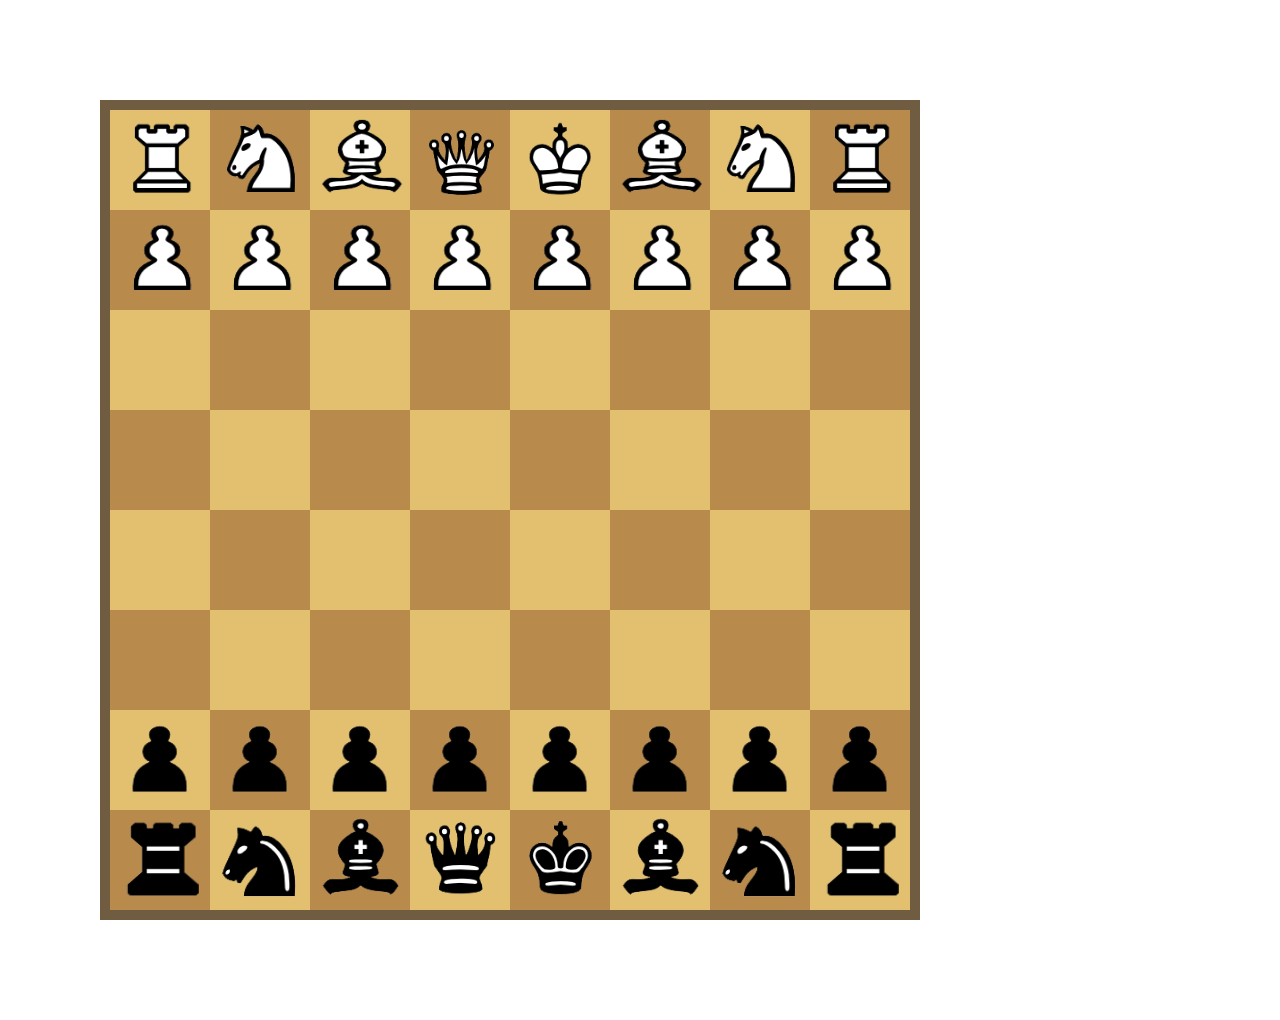
==== chess/chess.html @ 5199dcfc "ok" ====
<!DOCTYPE html>
<html lang="en">
    <head>
        <meta charset="utf-8"/>
        <meta name="viewport" content="width=device-width, initial-scale=1">
        <link href="https://fonts.googleapis.com/css2?family=Montserrat:wght@500&display=swap" rel="stylesheet">
        <link href="chess.css" rel="stylesheet">
        <!--Using async -->
        <!--Credit- https://stackoverflow.com/questions/436411/where-should-i-put-script-tags-in-html-markup-->
        <script src="https://ajax.googleapis.com/ajax/libs/jquery/3.5.1/jquery.min.js"></script>
        <script src="chess.js" async></script>
        <title>Chess</title>
    </head>
    <body>
        <div id="board">
            <div id="101">
                <p class="white"><img class="iconw" id="rw1" name="rook" src="icons/rookw.png"></p>
                <p class="black"><img class="iconw" id="nw1" name="knight" src="icons/knightw.png"></p>
                <p class="white"><img class="iconw" id="bw1" name="bishop" src="icons/bishw.png"></p>
                <p class="black"><img class="iconw" id="qw"  name="queen" src="icons/queenw.png"></p>
                <p class="white"><img class="iconw" id="kw"  name="king" src="icons/kingw.png"></p>
                <p class="black"><img class="iconw" id="bw2" name="bishop" src="icons/bishw.png"></p>
                <p class="white"><img class="iconw" id="nw2" name="knight" src="icons/knightw.png"></p>
                <p class="black"><img class="iconw" id="rw2" name="rook" src="icons/rookw.png"> </p>
            </div>
            <div id="102">
                <p class="black"><img class="iconw" id="pwa" name="pawn" src="icons/pawnw.png"></p>
                <p class="white"><img class="iconw" id="pwb" name="pawn" src="icons/pawnw.png"></p>
                <p class="black"><img class="iconw" id="pwc" name="pawn" src="icons/pawnw.png"></p>
                <p class="white"><img class="iconw" id="pwd" name="pawn" src="icons/pawnw.png"></p>
                <p class="black"><img class="iconw" id="pwe" name="pawn" src="icons/pawnw.png"></p>
                <p class="white"><img class="iconw" id="pwf" name="pawn" src="icons/pawnw.png"></p>
                <p class="black"><img class="iconw" id="pwg" name="pawn" src="icons/pawnw.png"></p>
                <p class="white"><img class="iconw" id="pwh" name="pawn" src="icons/pawnw.png"></p>
            </div>
            <div id="103">
                <p class="white"></p>
                <p class="black"></p>
                <p class="white"></p>
                <p class="black"></p>
                <p class="white"></p>
                <p class="black"></p>
                <p class="white"></p>
                <p class="black"></p>
                
            </div>
            <div id="104">
                <p class="black"></p>
                <p class="white"></p>
                <p class="black"></p>
                <p class="white"></p>
                <p class="black"></p>
                <p class="white"></p>
                <p class="black"></p>
                <p class="white"></p>
            </div>
            <div id="105">
                <p class="white"></p>
                <p class="black"></p>
                <p class="white"></p>
                <p class="black"></p>
                <p class="white"></p>
                <p class="black"></p>
                <p class="white"></p>
                <p class="black"></p>
            </div>
            <div id="106">
                <p class="black"></p>
                <p class="white"></p>
                <p class="black"></p>
                <p class="white"></p>
                <p class="black"></p>
                <p class="white"></p>
                <p class="black"></p>
                <p class="white"></p>
            </div>
            <div id="107">
                <p class="white"><img class="iconb" id="pba" name="pawn" src="icons/pawnb.png"></p>
                <p class="black"><img class="iconb" id="pbb" name="pawn" src="icons/pawnb.png"></p>
                <p class="white"><img class="iconb" id="pbc" name="pawn" src="icons/pawnb.png"></p>
                <p class="black"><img class="iconb" id="pbd" name="pawn" src="icons/pawnb.png"></p>
                <p class="white"><img class="iconb" id="pbe" name="pawn" src="icons/pawnb.png"></p>
                <p class="black"><img class="iconb" id="pbf" name="pawn" src="icons/pawnb.png"></p>
                <p class="white"><img class="iconb" id="pbg" name="pawn" src="icons/pawnb.png"></p>
                <p class="black"><img class="iconb" id="pbh" name="pawn" src="icons/pawnb.png"></p>
            </div>
            <div  id="108">
                <p class="black"><img class="iconb" id="rb1" name="rook" src="icons/rookb.png"></p>
                <p class="white"><img class="iconb" id="nb1" name="knight" src="icons/knightb.png"></p>
                <p class="black"><img class="iconb" id="bb1" name="bishop" src="icons/bishb.png"></p>
                <p class="white"><img class="iconb" id="qb"  name="queen" src="icons/queenb.png"></p>
                <p class="black"><img class="iconb" id="kb"  name="king" src="icons/kingb.png"></p>
                <p class="white"><img class="iconb" id="bb2" name="bishop" src="icons/bishb.png"></p>
                <p class="black"><img class="iconb" id="nb2" name="knight" src="icons/knightb.png"></p>
                <p class="white"><img class="iconb" id="rb2" name="rook" src="icons/rookb.png"></p>
            </div>
        </div>
                
    </body>
---- chess/chess.css ----
body{
    height: 800px;
    width: 800px;
    background-color: transparent;
    margin: 100px;
    border:10px solid #705c40;
}
@media screen and (max-width: 1000px){
    #board{
        height: 300px;
        width: 300px;
        background-color: transparent;
        margin: 20px;
        border: 5px solid black;
    }
}
#board{
    margin:2px;
}
.black{
    height: 100px;
    width: 100px;
    background-color: #b88a4b;
}
.white{
    height: 100px;
    width: 100px;
    background-color: #e2c06f;
}
p{
    display: inline-block;
    margin: -2px;
    text-align: center;
}
img{
    height: 98%;
    width: 100%;
}
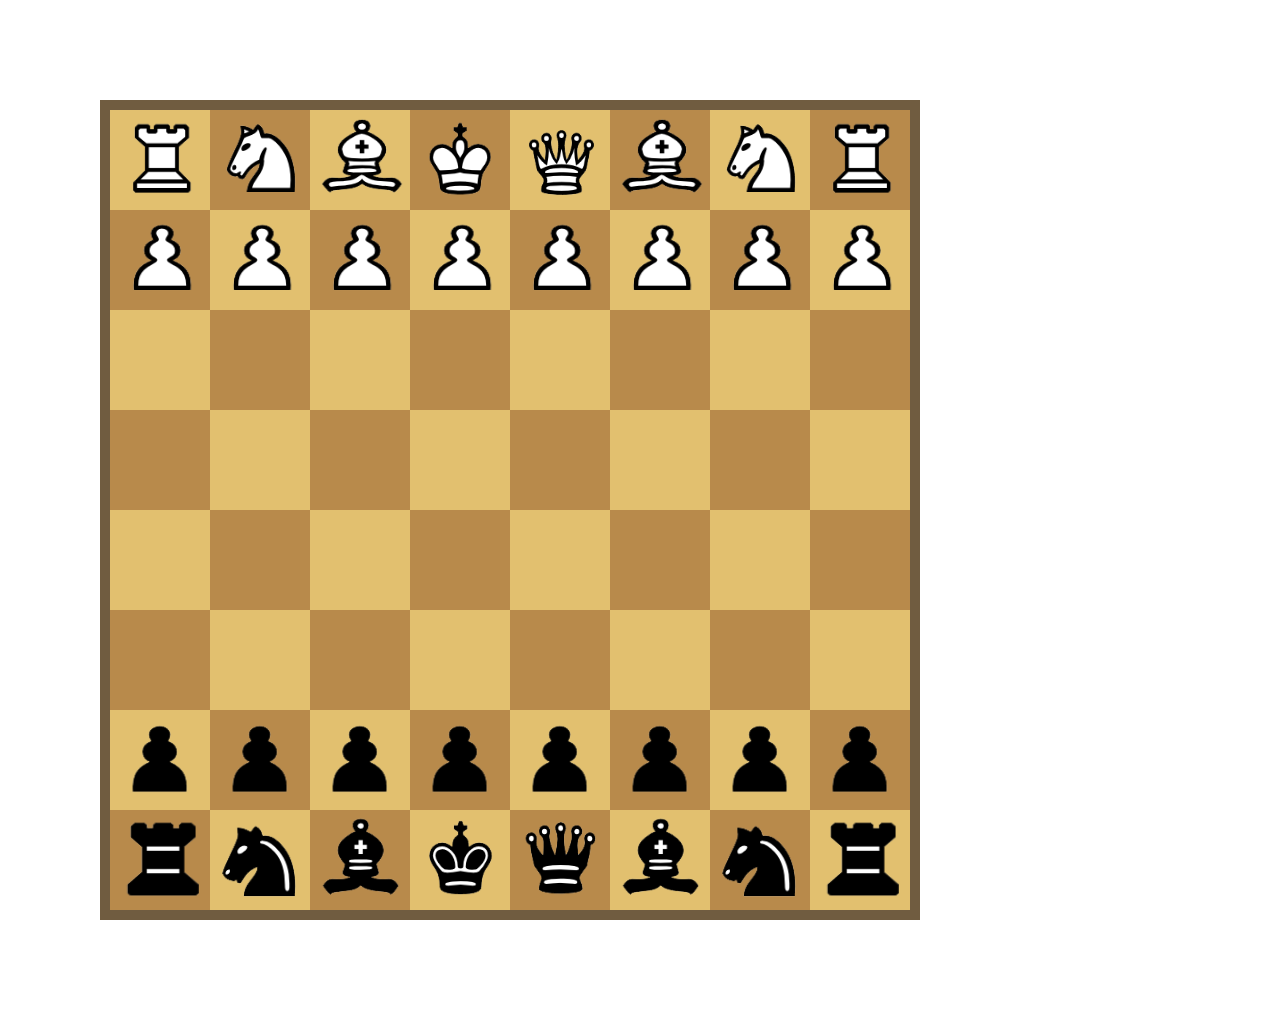
==== commit 15ae9a80: "correction" ====
--- a/chess/chess.html
+++ b/chess/chess.html
@@ -12,13 +12,23 @@
         <title>Chess</title>
     </head>
     <body>
+        <div class="notice"><h2>Protect your king!</h2></div>
+        <div class="mate"><h1>CHECKMATE!</h1></div>
+        <div class="promotion">
+            <span class="choices">Promote to:</span>
+            <span class="choice"><img id="r" title="Rook" class="promc" src="icons/rookw.png"></span>
+            <span class="choice"><img id="n" title="Knight" class="promc" src="icons/knightw.png"></span>
+            <span class="choice"><img id="b" title="Bishop" class="promc" src="icons/bishw.png"></span>
+            <span class="choice"><img id="q" title="Queen" class="promc" src="icons/queenw.png"></span>
+        </div>
+        
         <div id="board">
-            <div id="101">
+            <div id="101" class="start">
                 <p class="white"><img class="iconw" id="rw1" name="rook" src="icons/rookw.png"></p>
                 <p class="black"><img class="iconw" id="nw1" name="knight" src="icons/knightw.png"></p>
                 <p class="white"><img class="iconw" id="bw1" name="bishop" src="icons/bishw.png"></p>
-                <p class="black"><img class="iconw" id="qw"  name="queen" src="icons/queenw.png"></p>
-                <p class="white"><img class="iconw" id="kw"  name="king" src="icons/kingw.png"></p>
+                <p class="black"><img class="iconw" id="kw"  name="king" src="icons/kingw.png"></p>
+                <p class="white"><img class="iconw" id="qw1"  name="queen" src="icons/queenw.png"></p>
                 <p class="black"><img class="iconw" id="bw2" name="bishop" src="icons/bishw.png"></p>
                 <p class="white"><img class="iconw" id="nw2" name="knight" src="icons/knightw.png"></p>
                 <p class="black"><img class="iconw" id="rw2" name="rook" src="icons/rookw.png"> </p>
@@ -84,16 +94,16 @@
                 <p class="white"><img class="iconb" id="pbg" name="pawn" src="icons/pawnb.png"></p>
                 <p class="black"><img class="iconb" id="pbh" name="pawn" src="icons/pawnb.png"></p>
             </div>
-            <div  id="108">
+            <div  id="108" class="start">
                 <p class="black"><img class="iconb" id="rb1" name="rook" src="icons/rookb.png"></p>
                 <p class="white"><img class="iconb" id="nb1" name="knight" src="icons/knightb.png"></p>
                 <p class="black"><img class="iconb" id="bb1" name="bishop" src="icons/bishb.png"></p>
-                <p class="white"><img class="iconb" id="qb"  name="queen" src="icons/queenb.png"></p>
-                <p class="black"><img class="iconb" id="kb"  name="king" src="icons/kingb.png"></p>
+                <p class="white"><img class="iconb" id="kb"  name="king" src="icons/kingb.png"></p>
+                <p class="black"><img class="iconb" id="qb1"  name="queen" src="icons/queenb.png"></p>
                 <p class="white"><img class="iconb" id="bb2" name="bishop" src="icons/bishb.png"></p>
                 <p class="black"><img class="iconb" id="nb2" name="knight" src="icons/knightb.png"></p>
                 <p class="white"><img class="iconb" id="rb2" name="rook" src="icons/rookb.png"></p>
             </div>
         </div>
                 
-    </body>+    </body>
--- a/chess/chess.css
+++ b/chess/chess.css
@@ -36,3 +36,45 @@
     height: 98%;
     width: 100%;
 }
+.notice{
+    position: fixed;
+    top: 40px;
+    left: 450px;
+    color: red;
+    display: none;
+}
+.mate {
+    color: red;
+    position: fixed;
+    top: 450px;
+    left: 450px;
+    border: 5px solid black;
+    background-color: #a9e33c;
+    display: none;
+}
+.promotion{
+    position: fixed;
+    top: 425px;
+    left: 150px;
+    background-color: white;
+    border: 5px solid;
+    padding: 5px;
+    display: none;
+}
+.choice{
+    float: right;
+    width: 100px;
+    padding: 5px;
+    height:100px;
+    border: 3px solid;
+}
+.choice :hover{
+    background-color: rgb(0, 148, 247);
+    cursor: pointer;
+}
+.choices{
+    margin-top: 20px;
+    text-align: center;
+    font-size:40px;
+    font-family: monospace;
+}
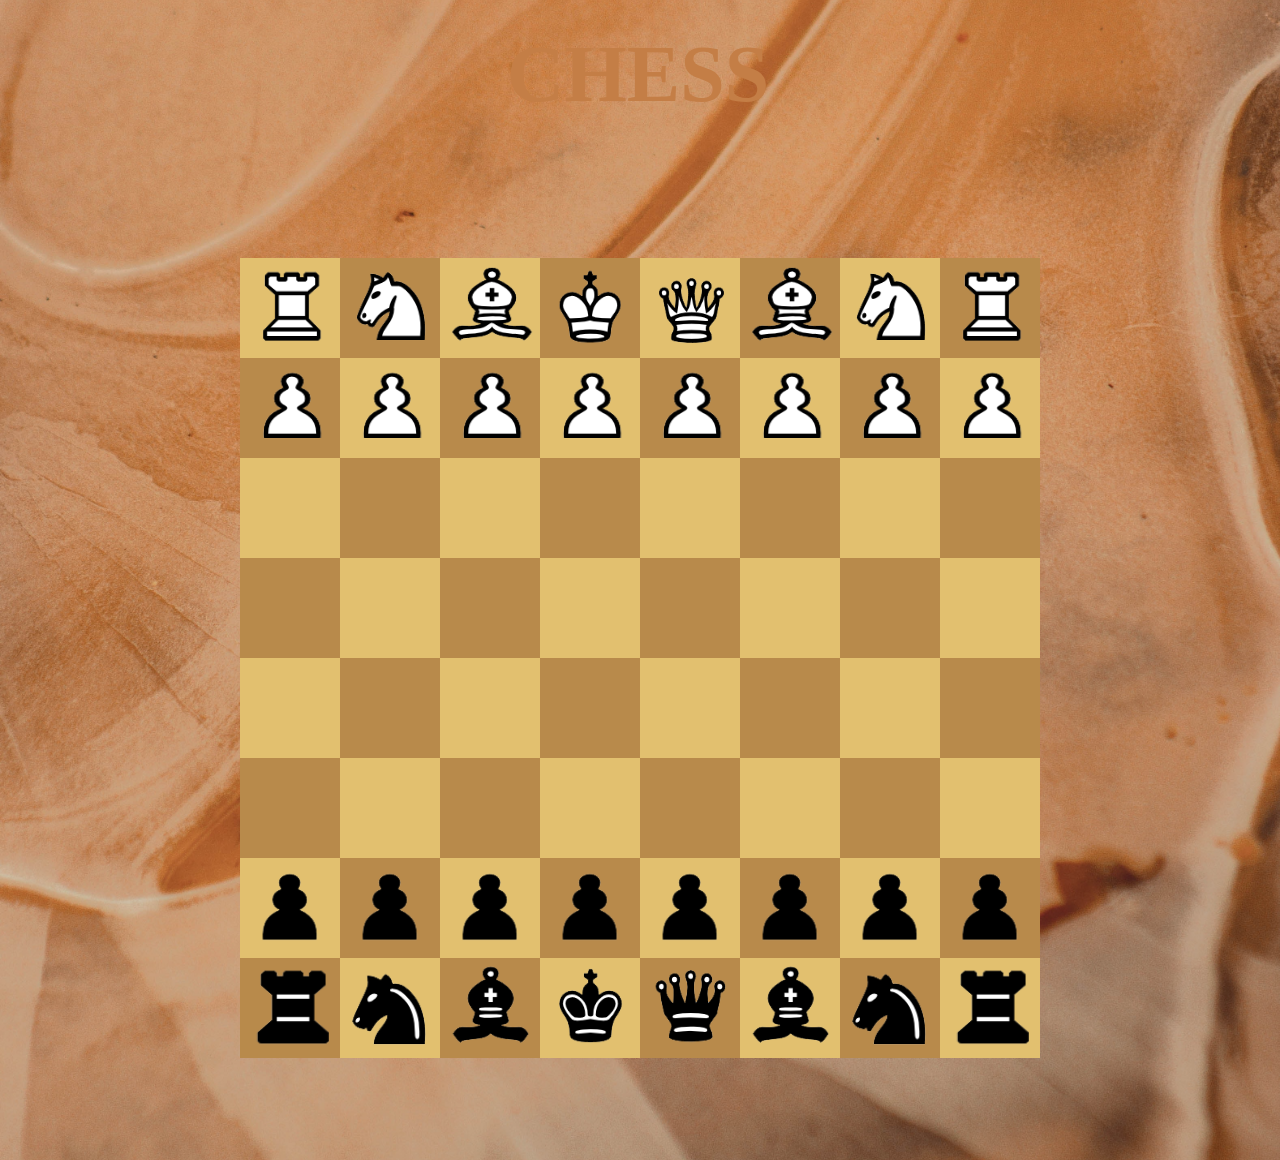
==== commit 2862398d: "added some good css" ====
--- a/chess/chess.html
+++ b/chess/chess.html
@@ -2,7 +2,7 @@
 <html lang="en">
     <head>
         <meta charset="utf-8"/>
-        <meta name="viewport" content="width=device-width, initial-scale=1">
+        <meta name="viewport" content="width=device-width, initial-scale=1, maximum-scale=1.0, user-scalable=no">
         <link href="https://fonts.googleapis.com/css2?family=Montserrat:wght@500&display=swap" rel="stylesheet">
         <link href="chess.css" rel="stylesheet">
         <!--Using async -->
@@ -12,97 +12,106 @@
         <title>Chess</title>
     </head>
     <body>
-        <div class="notice"><h2>Protect your king!</h2></div>
-        <div class="mate"><h1>CHECKMATE!</h1></div>
-        <div class="promotion">
-            <span class="choices">Promote to:</span>
-            <span class="choice"><img id="r" title="Rook" class="promc" src="icons/rookw.png"></span>
-            <span class="choice"><img id="n" title="Knight" class="promc" src="icons/knightw.png"></span>
-            <span class="choice"><img id="b" title="Bishop" class="promc" src="icons/bishw.png"></span>
-            <span class="choice"><img id="q" title="Queen" class="promc" src="icons/queenw.png"></span>
+        <div class="head"><h1>CHESS</h1></div>
+        <div class="notif">
+            <div class="notice"><h3>Protect your king!</h3></div>
+            <div class="mate">
+                <h2>CHECKMATE!</h2><p class="win"><span id="winner"></span> wins!</p>
+                <button id="back">Go Back</button>
+                <button id="refresh" onclick="location.reload()">Restart</button>
+            </div>
+            <div class="promotion">
+                <span class="choices">Promote to:</span>
+                <span class="choice"><img id="r" title="Rook" class="promc" src="icons/rookw.png"></span>
+                <span class="choice"><img id="n" title="Knight" class="promc" src="icons/knightw.png"></span>
+                <span class="choice"><img id="b" title="Bishop" class="promc" src="icons/bishw.png"></span>
+                <span class="choice"><img id="q" title="Queen" class="promc" src="icons/queenw.png"></span>
+            </div>
         </div>
         
-        <div id="board">
-            <div id="101" class="start">
-                <p class="white"><img class="iconw" id="rw1" name="rook" src="icons/rookw.png"></p>
-                <p class="black"><img class="iconw" id="nw1" name="knight" src="icons/knightw.png"></p>
-                <p class="white"><img class="iconw" id="bw1" name="bishop" src="icons/bishw.png"></p>
-                <p class="black"><img class="iconw" id="kw"  name="king" src="icons/kingw.png"></p>
-                <p class="white"><img class="iconw" id="qw1"  name="queen" src="icons/queenw.png"></p>
-                <p class="black"><img class="iconw" id="bw2" name="bishop" src="icons/bishw.png"></p>
-                <p class="white"><img class="iconw" id="nw2" name="knight" src="icons/knightw.png"></p>
-                <p class="black"><img class="iconw" id="rw2" name="rook" src="icons/rookw.png"> </p>
-            </div>
-            <div id="102">
-                <p class="black"><img class="iconw" id="pwa" name="pawn" src="icons/pawnw.png"></p>
-                <p class="white"><img class="iconw" id="pwb" name="pawn" src="icons/pawnw.png"></p>
-                <p class="black"><img class="iconw" id="pwc" name="pawn" src="icons/pawnw.png"></p>
-                <p class="white"><img class="iconw" id="pwd" name="pawn" src="icons/pawnw.png"></p>
-                <p class="black"><img class="iconw" id="pwe" name="pawn" src="icons/pawnw.png"></p>
-                <p class="white"><img class="iconw" id="pwf" name="pawn" src="icons/pawnw.png"></p>
-                <p class="black"><img class="iconw" id="pwg" name="pawn" src="icons/pawnw.png"></p>
-                <p class="white"><img class="iconw" id="pwh" name="pawn" src="icons/pawnw.png"></p>
-            </div>
-            <div id="103">
-                <p class="white"></p>
-                <p class="black"></p>
-                <p class="white"></p>
-                <p class="black"></p>
-                <p class="white"></p>
-                <p class="black"></p>
-                <p class="white"></p>
-                <p class="black"></p>
-                
-            </div>
-            <div id="104">
-                <p class="black"></p>
-                <p class="white"></p>
-                <p class="black"></p>
-                <p class="white"></p>
-                <p class="black"></p>
-                <p class="white"></p>
-                <p class="black"></p>
-                <p class="white"></p>
-            </div>
-            <div id="105">
-                <p class="white"></p>
-                <p class="black"></p>
-                <p class="white"></p>
-                <p class="black"></p>
-                <p class="white"></p>
-                <p class="black"></p>
-                <p class="white"></p>
-                <p class="black"></p>
-            </div>
-            <div id="106">
-                <p class="black"></p>
-                <p class="white"></p>
-                <p class="black"></p>
-                <p class="white"></p>
-                <p class="black"></p>
-                <p class="white"></p>
-                <p class="black"></p>
-                <p class="white"></p>
-            </div>
-            <div id="107">
-                <p class="white"><img class="iconb" id="pba" name="pawn" src="icons/pawnb.png"></p>
-                <p class="black"><img class="iconb" id="pbb" name="pawn" src="icons/pawnb.png"></p>
-                <p class="white"><img class="iconb" id="pbc" name="pawn" src="icons/pawnb.png"></p>
-                <p class="black"><img class="iconb" id="pbd" name="pawn" src="icons/pawnb.png"></p>
-                <p class="white"><img class="iconb" id="pbe" name="pawn" src="icons/pawnb.png"></p>
-                <p class="black"><img class="iconb" id="pbf" name="pawn" src="icons/pawnb.png"></p>
-                <p class="white"><img class="iconb" id="pbg" name="pawn" src="icons/pawnb.png"></p>
-                <p class="black"><img class="iconb" id="pbh" name="pawn" src="icons/pawnb.png"></p>
-            </div>
-            <div  id="108" class="start">
-                <p class="black"><img class="iconb" id="rb1" name="rook" src="icons/rookb.png"></p>
-                <p class="white"><img class="iconb" id="nb1" name="knight" src="icons/knightb.png"></p>
-                <p class="black"><img class="iconb" id="bb1" name="bishop" src="icons/bishb.png"></p>
-                <p class="white"><img class="iconb" id="kb"  name="king" src="icons/kingb.png"></p>
-                <p class="black"><img class="iconb" id="qb1"  name="queen" src="icons/queenb.png"></p>
-                <p class="white"><img class="iconb" id="bb2" name="bishop" src="icons/bishb.png"></p>
-                <p class="black"><img class="iconb" id="nb2" name="knight" src="icons/knightb.png"></p>
-                <p class="white"><img class="iconb" id="rb2" name="rook" src="icons/rookb.png"></p>
+        <div class="main">
+            <div id="board">
+                <div id="101" class="start">
+                    <p class="white"><img class="iconw" id="rw1" name="rook" src="icons/rookw.png"></p>
+                    <p class="black"><img class="iconw" id="nw1" name="knight" src="icons/knightw.png"></p>
+                    <p class="white"><img class="iconw" id="bw1" name="bishop" src="icons/bishw.png"></p>
+                    <p class="black"><img class="iconw" id="kw"  name="king" src="icons/kingw.png"></p>
+                    <p class="white"><img class="iconw" id="qw1"  name="queen" src="icons/queenw.png"></p>
+                    <p class="black"><img class="iconw" id="bw2" name="bishop" src="icons/bishw.png"></p>
+                    <p class="white"><img class="iconw" id="nw2" name="knight" src="icons/knightw.png"></p>
+                    <p class="black"><img class="iconw" id="rw2" name="rook" src="icons/rookw.png"> </p>
+                </div>
+                <div id="102">
+                    <p class="black"><img class="iconw" id="pwa" name="pawn" src="icons/pawnw.png"></p>
+                    <p class="white"><img class="iconw" id="pwb" name="pawn" src="icons/pawnw.png"></p>
+                    <p class="black"><img class="iconw" id="pwc" name="pawn" src="icons/pawnw.png"></p>
+                    <p class="white"><img class="iconw" id="pwd" name="pawn" src="icons/pawnw.png"></p>
+                    <p class="black"><img class="iconw" id="pwe" name="pawn" src="icons/pawnw.png"></p>
+                    <p class="white"><img class="iconw" id="pwf" name="pawn" src="icons/pawnw.png"></p>
+                    <p class="black"><img class="iconw" id="pwg" name="pawn" src="icons/pawnw.png"></p>
+                    <p class="white"><img class="iconw" id="pwh" name="pawn" src="icons/pawnw.png"></p>
+                </div>
+                <div id="103">
+                    <p class="white"></p>
+                    <p class="black"></p>
+                    <p class="white"></p>
+                    <p class="black"></p>
+                    <p class="white"></p>
+                    <p class="black"></p>
+                    <p class="white"></p>
+                    <p class="black"></p>
+                    
+                </div>
+                <div id="104">
+                    <p class="black"></p>
+                    <p class="white"></p>
+                    <p class="black"></p>
+                    <p class="white"></p>
+                    <p class="black"></p>
+                    <p class="white"></p>
+                    <p class="black"></p>
+                    <p class="white"></p>
+                </div>
+                <div id="105">
+                    <p class="white"></p>
+                    <p class="black"></p>
+                    <p class="white"></p>
+                    <p class="black"></p>
+                    <p class="white"></p>
+                    <p class="black"></p>
+                    <p class="white"></p>
+                    <p class="black"></p>
+                </div>
+                <div id="106">
+                    <p class="black"></p>
+                    <p class="white"></p>
+                    <p class="black"></p>
+                    <p class="white"></p>
+                    <p class="black"></p>
+                    <p class="white"></p>
+                    <p class="black"></p>
+                    <p class="white"></p>
+                </div>
+                <div id="107">
+                    <p class="white"><img class="iconb" id="pba" name="pawn" src="icons/pawnb.png"></p>
+                    <p class="black"><img class="iconb" id="pbb" name="pawn" src="icons/pawnb.png"></p>
+                    <p class="white"><img class="iconb" id="pbc" name="pawn" src="icons/pawnb.png"></p>
+                    <p class="black"><img class="iconb" id="pbd" name="pawn" src="icons/pawnb.png"></p>
+                    <p class="white"><img class="iconb" id="pbe" name="pawn" src="icons/pawnb.png"></p>
+                    <p class="black"><img class="iconb" id="pbf" name="pawn" src="icons/pawnb.png"></p>
+                    <p class="white"><img class="iconb" id="pbg" name="pawn" src="icons/pawnb.png"></p>
+                    <p class="black"><img class="iconb" id="pbh" name="pawn" src="icons/pawnb.png"></p>
+                </div>
+                <div  id="108" class="start">
+                    <p class="black"><img class="iconb" id="rb1" name="rook" src="icons/rookb.png"></p>
+                    <p class="white"><img class="iconb" id="nb1" name="knight" src="icons/knightb.png"></p>
+                    <p class="black"><img class="iconb" id="bb1" name="bishop" src="icons/bishb.png"></p>
+                    <p class="white"><img class="iconb" id="kb"  name="king" src="icons/kingb.png"></p>
+                    <p class="black"><img class="iconb" id="qb1"  name="queen" src="icons/queenb.png"></p>
+                    <p class="white"><img class="iconb" id="bb2" name="bishop" src="icons/bishb.png"></p>
+                    <p class="black"><img class="iconb" id="nb2" name="knight" src="icons/knightb.png"></p>
+                    <p class="white"><img class="iconb" id="rb2" name="rook" src="icons/rookb.png"></p>
+                </div>
             </div>
         </div>
                 
--- a/chess/chess.css
+++ b/chess/chess.css
@@ -1,40 +1,66 @@
-body{
-    height: 800px;
-    width: 800px;
-    background-color: transparent;
+html { 
+  background: url(icons/wood.jpg) no-repeat center center fixed; 
+  background-color: #cc9c6f;
+  -webkit-background-size: cover;
+  -moz-background-size: cover;
+  -o-background-size: cover;
+  background-size: cover;
+}
+.main{
     margin: 100px;
-    border:10px solid #705c40;
 }
-@media screen and (max-width: 1000px){
-    #board{
-        height: 300px;
-        width: 300px;
-        background-color: transparent;
+@media screen and (max-width: 1200px){
+    .main{
         margin: 20px;
-        border: 5px solid black;
     }
 }
 #board{
     margin:2px;
+    text-align: center;
 }
+
 .black{
     height: 100px;
     width: 100px;
     background-color: #b88a4b;
+}
+@media screen and (max-width: 1200px){
+    .black{
+        height: 10vw;
+        width: 10vw;
+    }
 }
 .white{
     height: 100px;
     width: 100px;
     background-color: #e2c06f;
 }
+@media screen and (max-width: 1200px){
+    .white{
+        height: 10vw;
+        width: 10vw;
+    }
+}
 p{
     display: inline-block;
     margin: -2px;
     text-align: center;
 }
+@media screen and (max-width: 1200px){
+    p{
+        margin: -2.5px;
+        margin-top: -3.5px;
+    }
+}
 img{
     height: 98%;
     width: 100%;
+}
+@media screen and (max-width: 1200px) {
+    img{
+        height: 95%;
+        width: 95%;
+    }
 }
 .notice{
     position: fixed;
@@ -44,13 +70,21 @@
     display: none;
 }
 .mate {
-    color: red;
+    color: #9f8259;
     position: fixed;
     top: 450px;
     left: 450px;
-    border: 5px solid black;
-    background-color: #a9e33c;
+    border: 5px solid #9a7543;
+    background-color: #ddbb6b;
     display: none;
+    padding-top: 10px;
+    padding-left: 50px;
+    padding-right: 50px;
+    text-align: center;
+    z-index: 1;
+}
+.win{
+  color: #2dd526;
 }
 .promotion{
     position: fixed;
@@ -78,3 +112,32 @@
     font-size:40px;
     font-family: monospace;
 }
+@-ms-viewport{
+  width: device-width;
+}
+h1{
+    text-align: center;
+    font-size: 500%;
+    padding: 50px;
+    color: #c47e46;
+}
+@media screen and (max-width: 1200px) {
+  h1{
+      font-size: 10vw;
+  }
+}
+.head{
+  width: 100vw;
+  height: fit-content;
+  background: url(https://images.alphacoders.com/652/652428.jpg);
+  background-size: contain;
+  text-align: center;
+  max-height: 200px;
+  margin: -10px;
+  margin-top: -75px;
+}
+@media screen and (max-width: 700px) {
+  .head{
+    margin-top: -50px;
+  }
+}